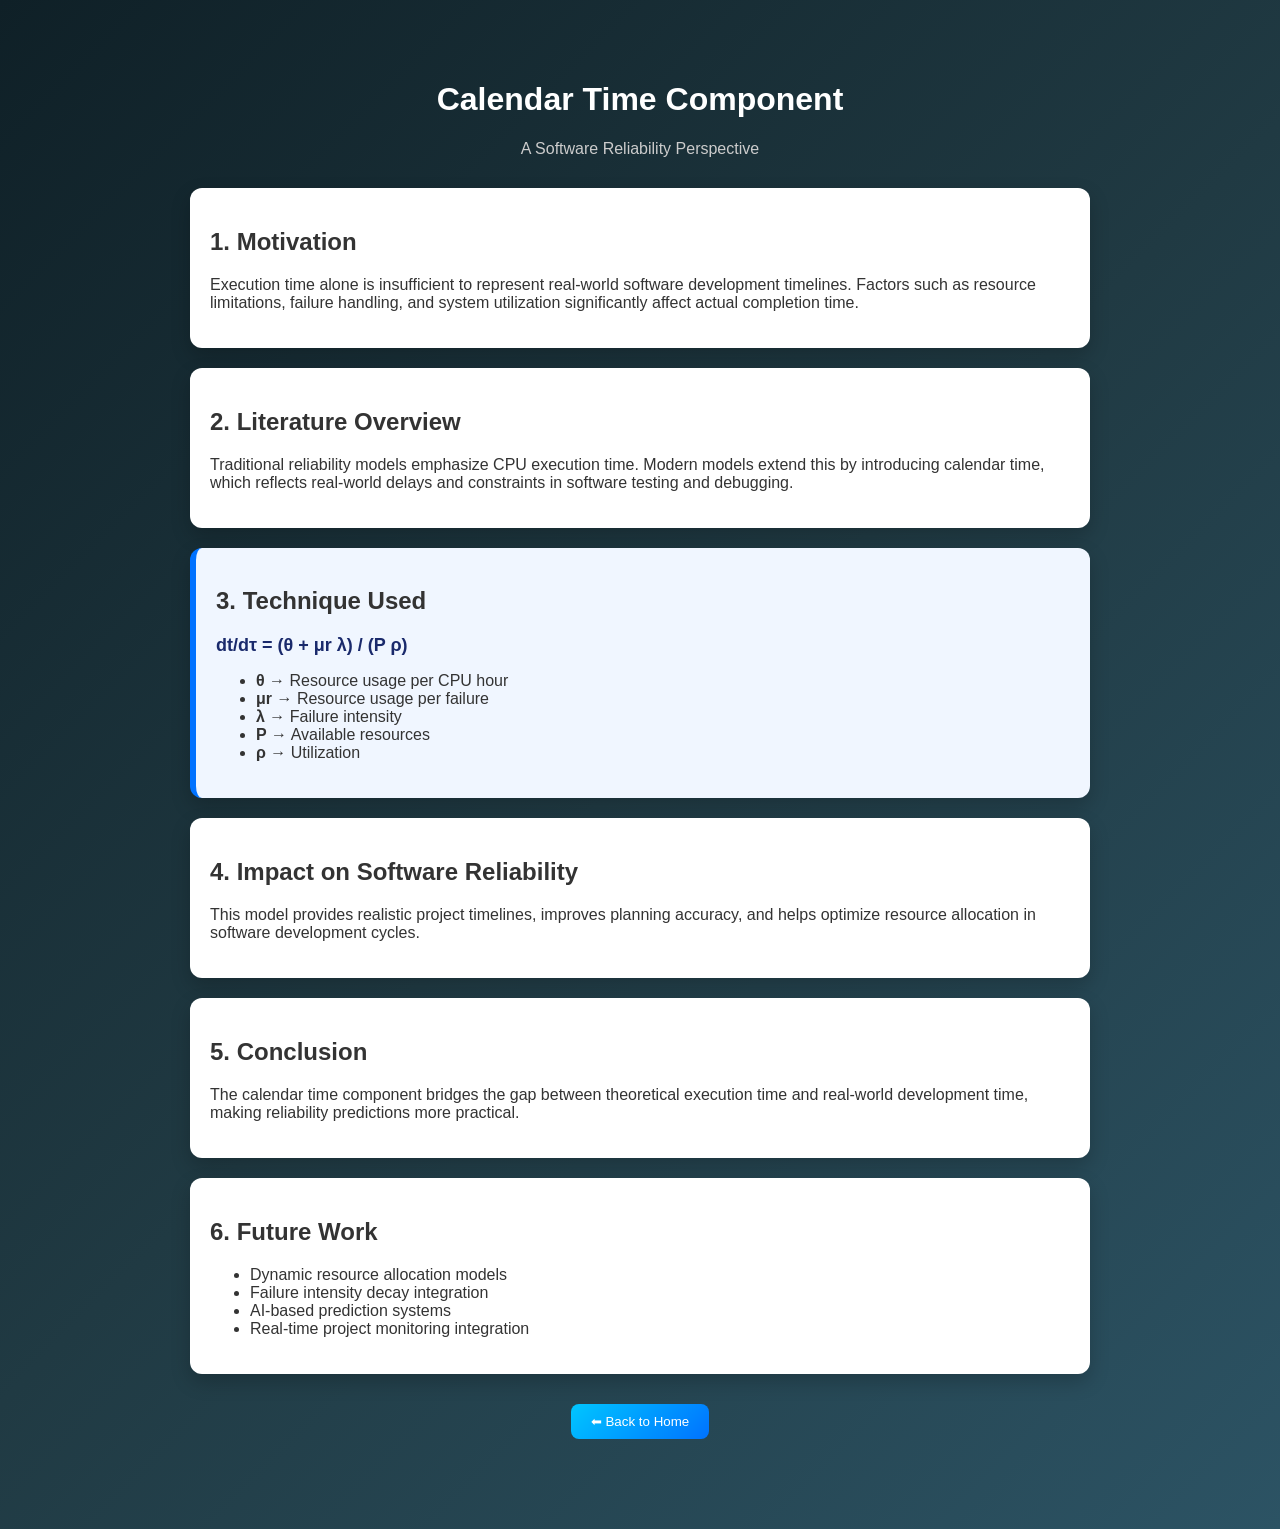
==== about.html @ 702e8bbd "Initial commit - calendar time simulation" ====
<!DOCTYPE html>
<html lang="en">
<head>
    <meta charset="UTF-8">
    <title>About Calendar Time Component</title>
    <link rel="stylesheet" href="about.css">
</head>
<body>

<div class="container">

    <h1 class="title">Calendar Time Component</h1>
    <p class="subtitle">A Software Reliability Perspective</p>

    <!-- SECTION -->
    <div class="card">
        <h2>1. Motivation</h2>
        <p>
            Execution time alone is insufficient to represent real-world software
            development timelines. Factors such as resource limitations, failure handling,
            and system utilization significantly affect actual completion time.
        </p>
    </div>

    <!-- SECTION -->
    <div class="card">
        <h2>2. Literature Overview</h2>
        <p>
            Traditional reliability models emphasize CPU execution time. Modern models
            extend this by introducing calendar time, which reflects real-world delays
            and constraints in software testing and debugging.
        </p>
    </div>

    <!-- SECTION -->
    <div class="card highlight">
        <h2>3. Technique Used</h2>
        <p class="formula">dt/dτ = (θ + μr λ) / (P ρ)</p>

        <ul>
            <li><b>θ</b> → Resource usage per CPU hour</li>
            <li><b>μr</b> → Resource usage per failure</li>
            <li><b>λ</b> → Failure intensity</li>
            <li><b>P</b> → Available resources</li>
            <li><b>ρ</b> → Utilization</li>
        </ul>
    </div>

    <!-- SECTION -->
    <div class="card">
        <h2>4. Impact on Software Reliability</h2>
        <p>
            This model provides realistic project timelines, improves planning accuracy,
            and helps optimize resource allocation in software development cycles.
        </p>
    </div>

    <!-- SECTION -->
    <div class="card">
        <h2>5. Conclusion</h2>
        <p>
            The calendar time component bridges the gap between theoretical execution
            time and real-world development time, making reliability predictions more practical.
        </p>
    </div>

    <!-- SECTION -->
    <div class="card">
        <h2>6. Future Work</h2>
        <ul>
            <li>Dynamic resource allocation models</li>
            <li>Failure intensity decay integration</li>
            <li>AI-based prediction systems</li>
            <li>Real-time project monitoring integration</li>
        </ul>
    </div>

    <button onclick="goHome()">⬅ Back to Home</button>

</div>

<script>
    function goHome() {
        document.body.classList.add("fade-out");
        setTimeout(() => {
            window.location.href = "index.html";
        }, 400);
    }
</script>

</body>
</html>
---- about.css ----
/* Body */
body {
    margin: 0;
    font-family: 'Segoe UI', sans-serif;
    background: linear-gradient(135deg, #0f2027, #203a43, #2c5364);
    color: #333;
    animation: fadeIn 0.8s ease;
}

/* Container */
.container {
    width: 90%;
    max-width: 900px;
    margin: 40px auto;
    padding: 20px;
}

/* Title */
.title {
    text-align: center;
    color: white;
    font-size: 32px;
}

.subtitle {
    text-align: center;
    color: #ccc;
    margin-bottom: 30px;
}

/* Cards */
.card {
    background: white;
    padding: 20px;
    border-radius: 12px;
    margin-bottom: 20px;
    box-shadow: 0 8px 20px rgba(0,0,0,0.2);
    transform: translateY(20px);
    opacity: 0;
    animation: slideUp 0.6s forwards;
}

/* Delay animation for each card */
.card:nth-child(2) { animation-delay: 0.1s; }
.card:nth-child(3) { animation-delay: 0.2s; }
.card:nth-child(4) { animation-delay: 0.3s; }
.card:nth-child(5) { animation-delay: 0.4s; }
.card:nth-child(6) { animation-delay: 0.5s; }

/* Highlight card */
.highlight {
    border-left: 6px solid #0072ff;
    background: #f0f6ff;
}

/* Formula */
.formula {
    font-size: 18px;
    font-weight: bold;
    color: #1a2a6c;
    margin: 10px 0;
}

/* Button */
button {
    display: block;
    margin: 30px auto;
    padding: 10px 20px;
    border: none;
    border-radius: 8px;
    background: linear-gradient(135deg, #00c6ff, #0072ff);
    color: white;
    cursor: pointer;
}

/* Animations */
@keyframes slideUp {
    to {
        transform: translateY(0);
        opacity: 1;
    }
}

@keyframes fadeIn {
    from { opacity: 0; }
    to { opacity: 1; }
}

.fade-out {
    animation: fadeOut 0.4s forwards;
}

@keyframes fadeOut {
    to { opacity: 0; }
}
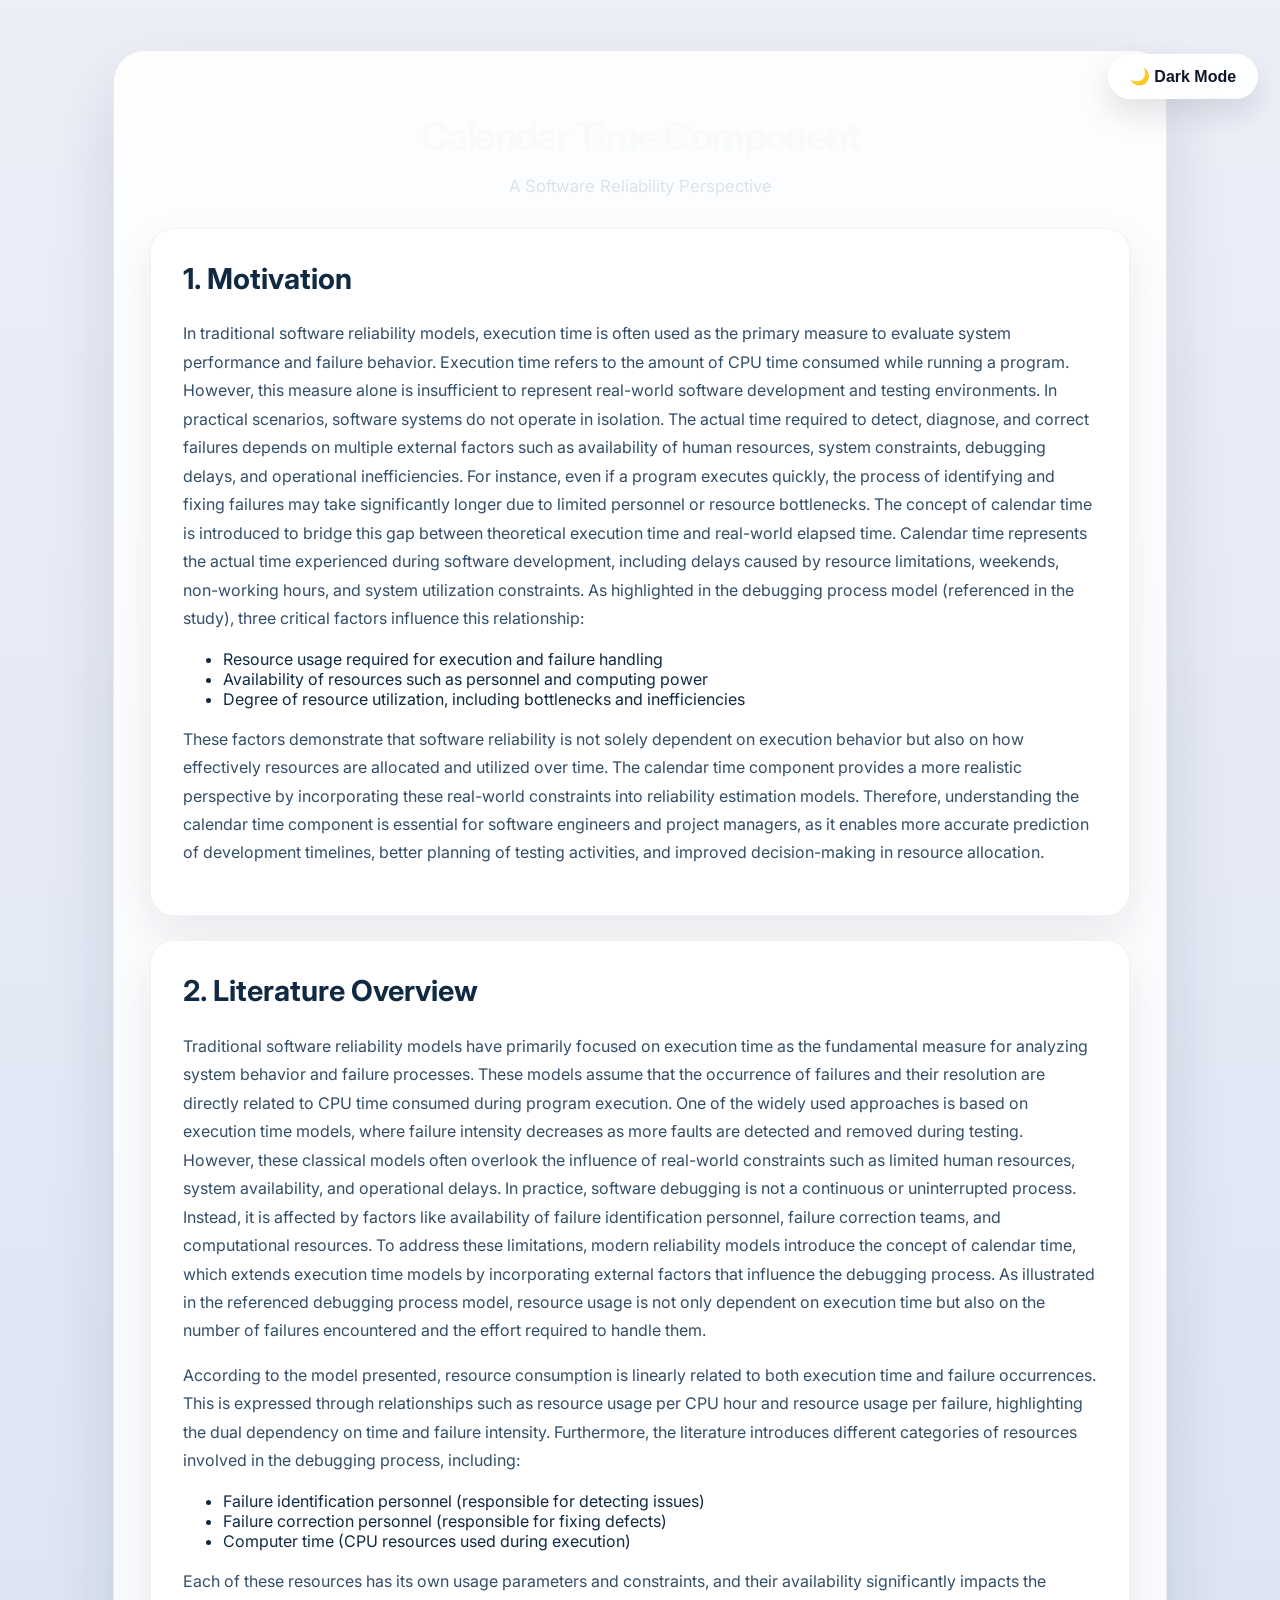
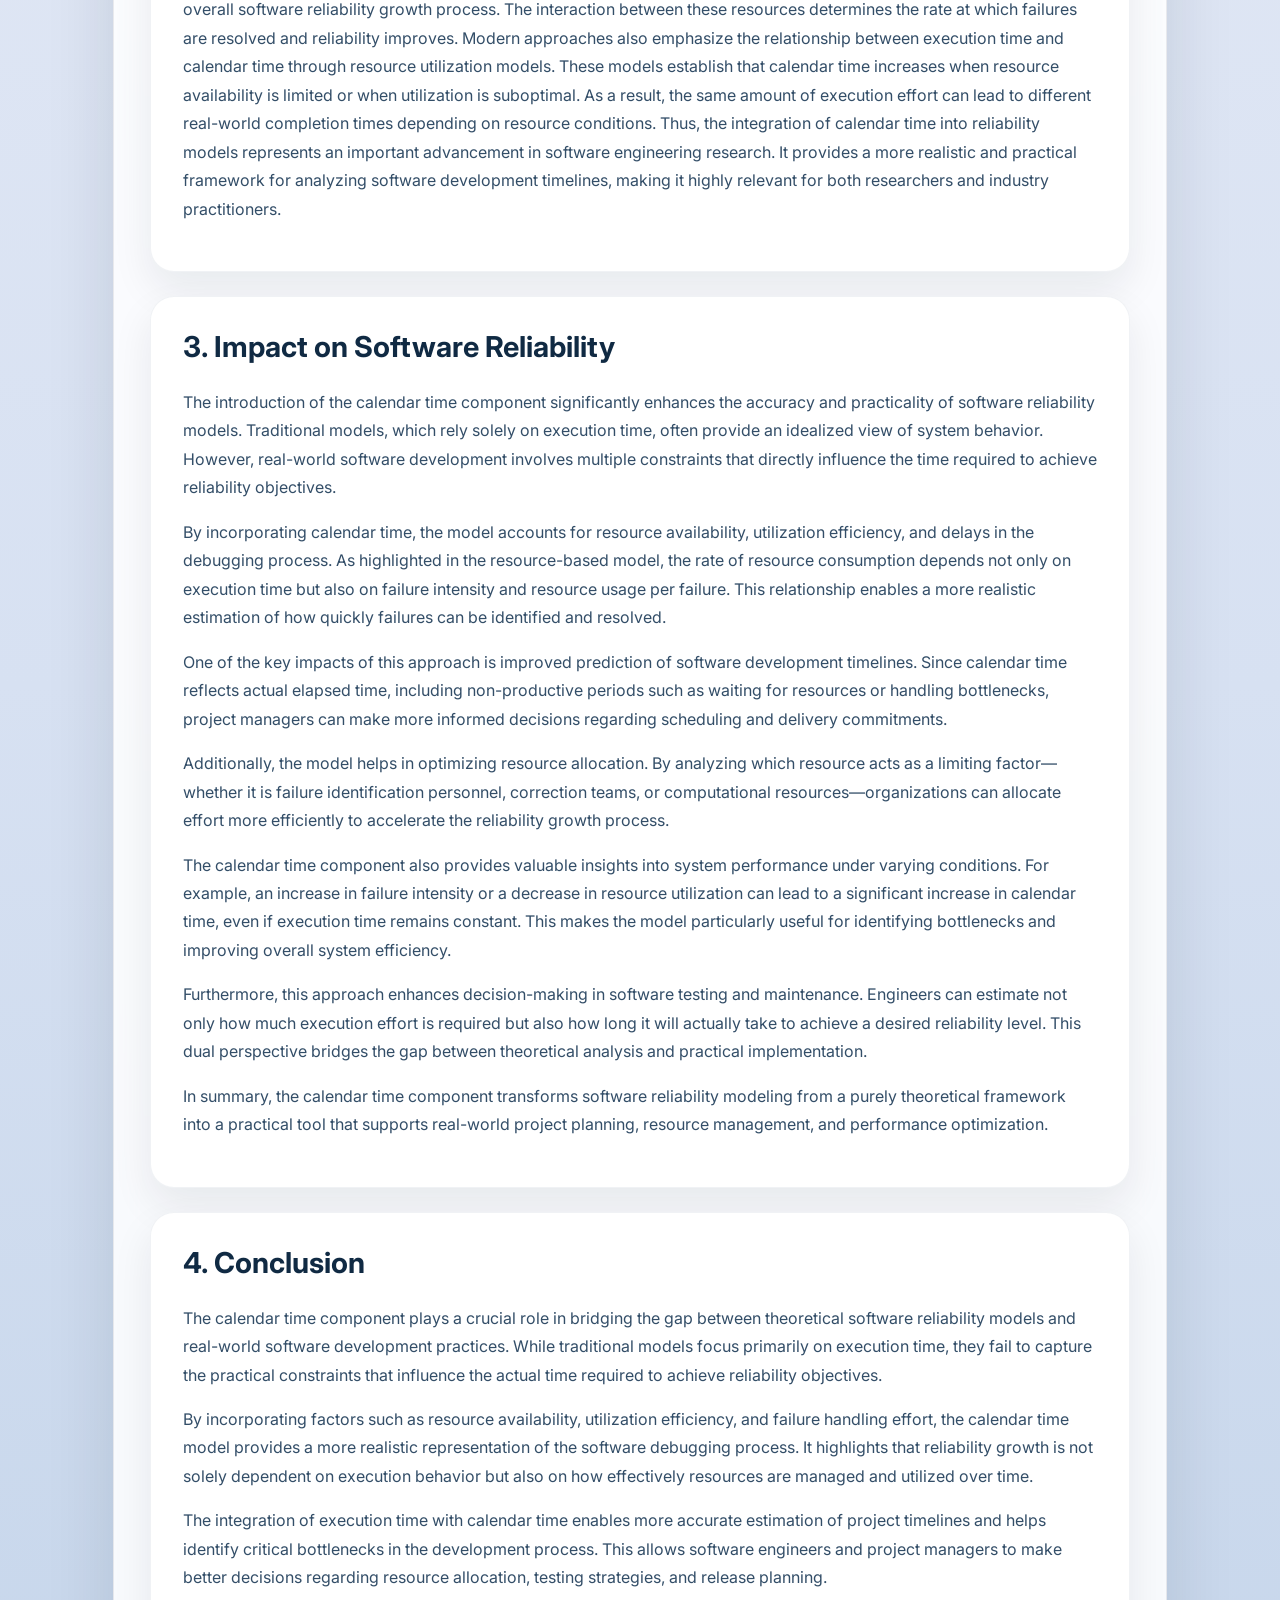
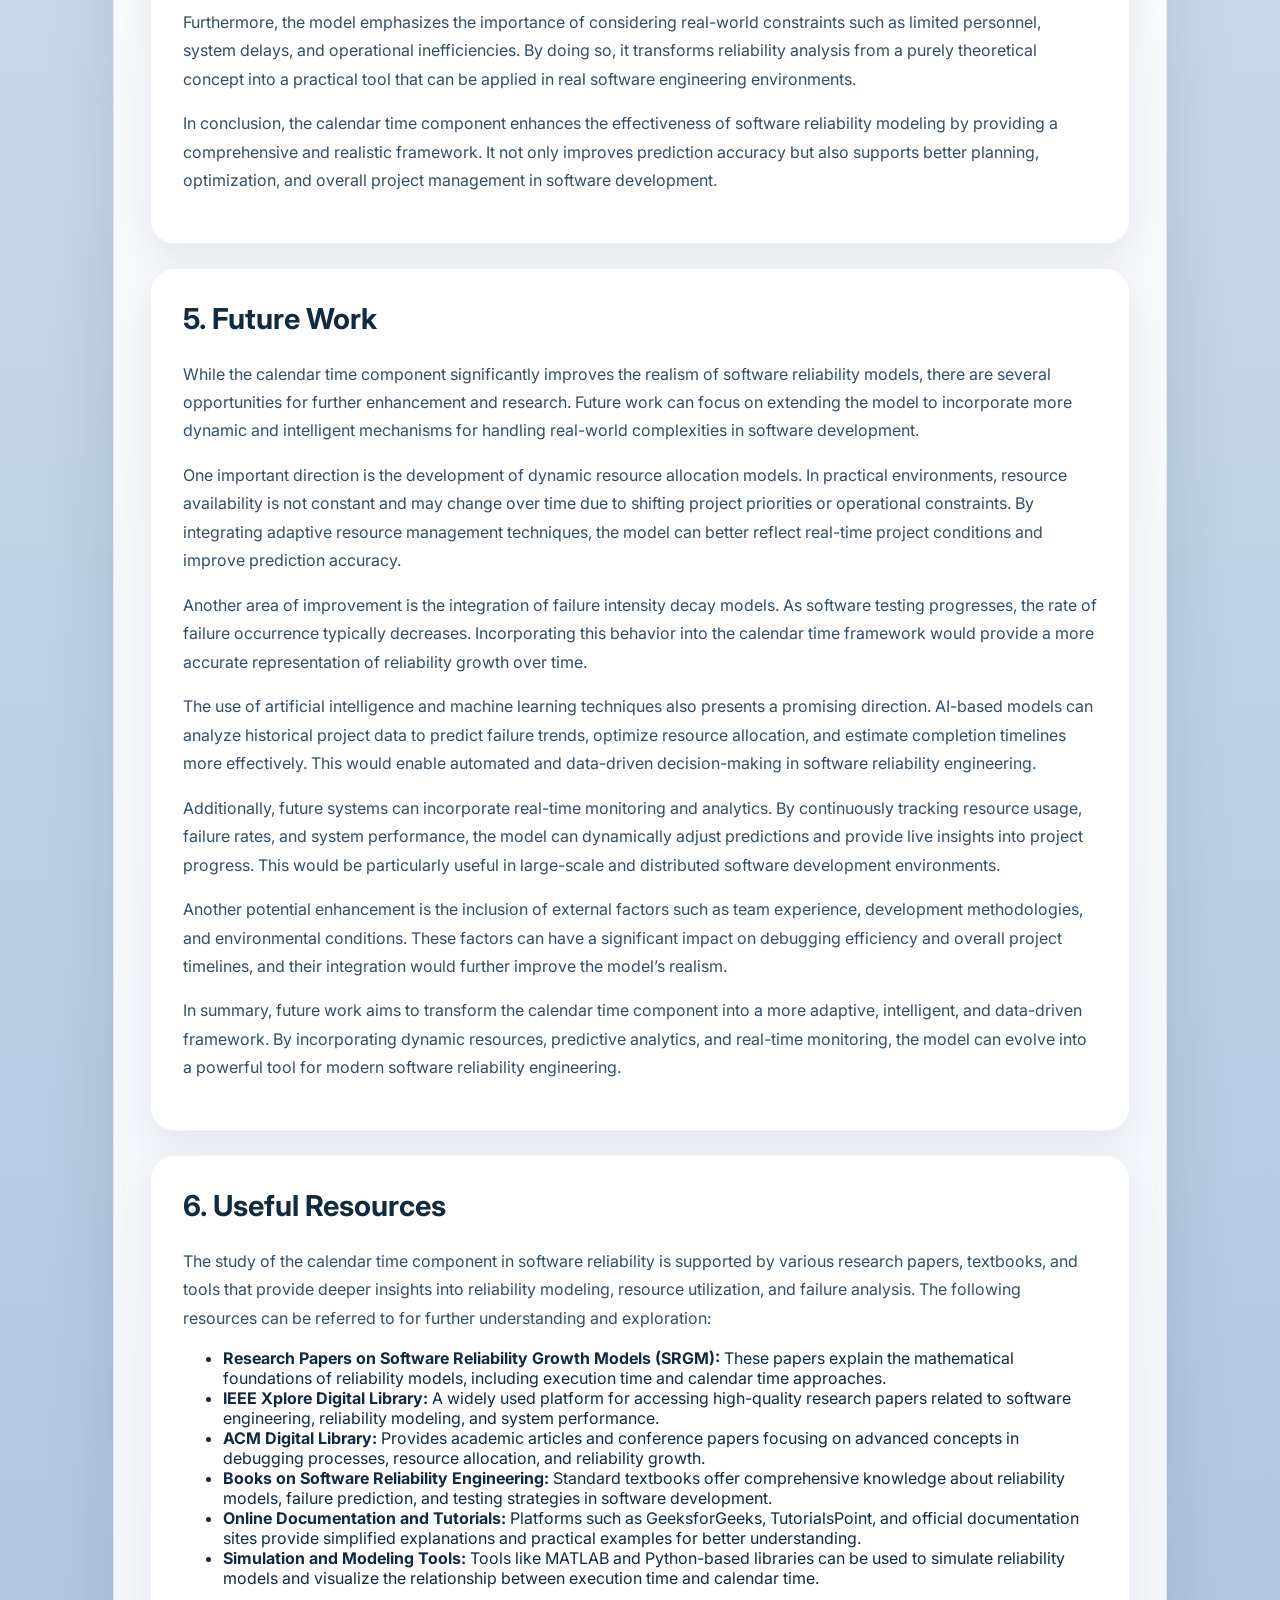
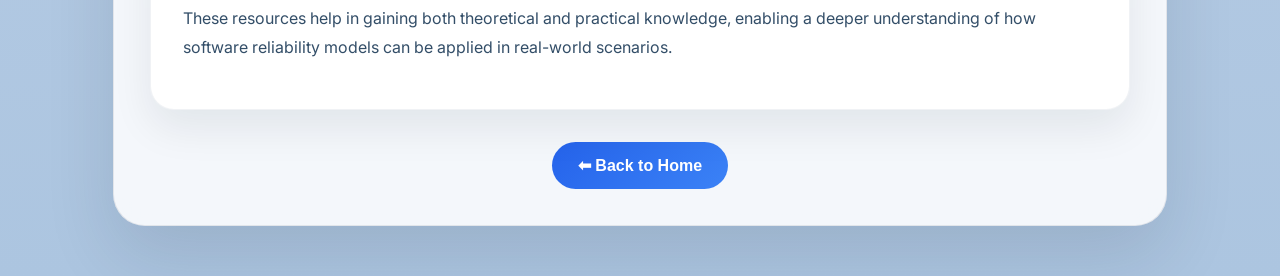
==== commit 14705b0f: "Updated project after fixing CSS and adding derivation + question pages" ====
--- a/about.html
+++ b/about.html
@@ -4,9 +4,13 @@
     <meta charset="UTF-8">
     <title>About Calendar Time Component</title>
     <link rel="stylesheet" href="about.css">
+    <script src="theme.js" defer></script>
 </head>
 <body>
 
+<div class="theme-switcher">
+    <button id="themeToggle" class="theme-toggle" onclick="toggleTheme()">🌙 Dark Mode</button>
+</div>
 <div class="container">
 
     <h1 class="title">Calendar Time Component</h1>
@@ -15,65 +19,322 @@
     <!-- SECTION -->
     <div class="card">
         <h2>1. Motivation</h2>
-        <p>
-            Execution time alone is insufficient to represent real-world software
-            development timelines. Factors such as resource limitations, failure handling,
-            and system utilization significantly affect actual completion time.
-        </p>
+       <p>
+    In traditional software reliability models, execution time is often used as the
+    primary measure to evaluate system performance and failure behavior. Execution
+    time refers to the amount of CPU time consumed while running a program.
+    However, this measure alone is insufficient to represent real-world software
+    development and testing environments.
+
+    In practical scenarios, software systems do not operate in isolation. The actual
+    time required to detect, diagnose, and correct failures depends on multiple
+    external factors such as availability of human resources, system constraints,
+    debugging delays, and operational inefficiencies. For instance, even if a program
+    executes quickly, the process of identifying and fixing failures may take
+    significantly longer due to limited personnel or resource bottlenecks.
+
+    The concept of calendar time is introduced to bridge this gap between theoretical
+    execution time and real-world elapsed time. Calendar time represents the actual
+    time experienced during software development, including delays caused by
+    resource limitations, weekends, non-working hours, and system utilization constraints.
+
+    As highlighted in the debugging process model (referenced in the study), three
+    critical factors influence this relationship:
+</p>
+
+<ul>
+    <li>Resource usage required for execution and failure handling</li>
+    <li>Availability of resources such as personnel and computing power</li>
+    <li>Degree of resource utilization, including bottlenecks and inefficiencies</li>
+</ul>
+
+<p>
+    These factors demonstrate that software reliability is not solely dependent on
+    execution behavior but also on how effectively resources are allocated and
+    utilized over time. The calendar time component provides a more realistic
+    perspective by incorporating these real-world constraints into reliability
+    estimation models.
+
+    Therefore, understanding the calendar time component is essential for software
+    engineers and project managers, as it enables more accurate prediction of
+    development timelines, better planning of testing activities, and improved
+    decision-making in resource allocation.
+</p>
     </div>
 
     <!-- SECTION -->
     <div class="card">
         <h2>2. Literature Overview</h2>
         <p>
-            Traditional reliability models emphasize CPU execution time. Modern models
-            extend this by introducing calendar time, which reflects real-world delays
-            and constraints in software testing and debugging.
-        </p>
-    </div>
-
-    <!-- SECTION -->
-    <div class="card highlight">
-        <h2>3. Technique Used</h2>
-        <p class="formula">dt/dτ = (θ + μr λ) / (P ρ)</p>
-
-        <ul>
-            <li><b>θ</b> → Resource usage per CPU hour</li>
-            <li><b>μr</b> → Resource usage per failure</li>
-            <li><b>λ</b> → Failure intensity</li>
-            <li><b>P</b> → Available resources</li>
-            <li><b>ρ</b> → Utilization</li>
-        </ul>
-    </div>
-
-    <!-- SECTION -->
-    <div class="card">
-        <h2>4. Impact on Software Reliability</h2>
+    Traditional software reliability models have primarily focused on execution time
+    as the fundamental measure for analyzing system behavior and failure processes.
+    These models assume that the occurrence of failures and their resolution are
+    directly related to CPU time consumed during program execution. One of the
+    widely used approaches is based on execution time models, where failure intensity
+    decreases as more faults are detected and removed during testing.
+
+    However, these classical models often overlook the influence of real-world
+    constraints such as limited human resources, system availability, and operational
+    delays. In practice, software debugging is not a continuous or uninterrupted
+    process. Instead, it is affected by factors like availability of failure
+    identification personnel, failure correction teams, and computational resources.
+
+    To address these limitations, modern reliability models introduce the concept
+    of calendar time, which extends execution time models by incorporating external
+    factors that influence the debugging process. As illustrated in the referenced
+    debugging process model, resource usage is not only dependent on execution time
+    but also on the number of failures encountered and the effort required to handle them.
+</p>
+
+<p>
+    According to the model presented, resource consumption is linearly related to both
+    execution time and failure occurrences. This is expressed through relationships
+    such as resource usage per CPU hour and resource usage per failure, highlighting
+    the dual dependency on time and failure intensity. 
+
+    Furthermore, the literature introduces different categories of resources involved
+    in the debugging process, including:
+</p>
+
+<ul>
+    <li>Failure identification personnel (responsible for detecting issues)</li>
+    <li>Failure correction personnel (responsible for fixing defects)</li>
+    <li>Computer time (CPU resources used during execution)</li>
+</ul>
+
+<p>
+    Each of these resources has its own usage parameters and constraints, and their
+    availability significantly impacts the overall software reliability growth process.
+    The interaction between these resources determines the rate at which failures are
+    resolved and reliability improves.
+
+    Modern approaches also emphasize the relationship between execution time and
+    calendar time through resource utilization models. These models establish that
+    calendar time increases when resource availability is limited or when utilization
+    is suboptimal. As a result, the same amount of execution effort can lead to
+    different real-world completion times depending on resource conditions.
+
+    Thus, the integration of calendar time into reliability models represents an
+    important advancement in software engineering research. It provides a more
+    realistic and practical framework for analyzing software development timelines,
+    making it highly relevant for both researchers and industry practitioners.
+</p>
+    </div>
+
+    <!-- SECTION -->
+    <div class="card">
+        <h2>3. Impact on Software Reliability</h2>
         <p>
-            This model provides realistic project timelines, improves planning accuracy,
-            and helps optimize resource allocation in software development cycles.
-        </p>
-    </div>
-
-    <!-- SECTION -->
-    <div class="card">
-        <h2>5. Conclusion</h2>
+    The introduction of the calendar time component significantly enhances the
+    accuracy and practicality of software reliability models. Traditional models,
+    which rely solely on execution time, often provide an idealized view of system
+    behavior. However, real-world software development involves multiple constraints
+    that directly influence the time required to achieve reliability objectives.
+</p>
+
+<p>
+    By incorporating calendar time, the model accounts for resource availability,
+    utilization efficiency, and delays in the debugging process. As highlighted in
+    the resource-based model, the rate of resource consumption depends not only on
+    execution time but also on failure intensity and resource usage per failure.
+    
+    This relationship enables a more realistic estimation of how quickly failures
+    can be identified and resolved.
+</p>
+
+<p>
+    One of the key impacts of this approach is improved prediction of software
+    development timelines. Since calendar time reflects actual elapsed time,
+    including non-productive periods such as waiting for resources or handling
+    bottlenecks, project managers can make more informed decisions regarding
+    scheduling and delivery commitments.
+</p>
+
+<p>
+    Additionally, the model helps in optimizing resource allocation. By analyzing
+    which resource acts as a limiting factor—whether it is failure identification
+    personnel, correction teams, or computational resources—organizations can
+    allocate effort more efficiently to accelerate the reliability growth process.
+</p>
+
+<p>
+    The calendar time component also provides valuable insights into system
+    performance under varying conditions. For example, an increase in failure
+    intensity or a decrease in resource utilization can lead to a significant
+    increase in calendar time, even if execution time remains constant. This makes
+    the model particularly useful for identifying bottlenecks and improving overall
+    system efficiency.
+</p>
+
+<p>
+    Furthermore, this approach enhances decision-making in software testing and
+    maintenance. Engineers can estimate not only how much execution effort is
+    required but also how long it will actually take to achieve a desired reliability
+    level. This dual perspective bridges the gap between theoretical analysis and
+    practical implementation.
+</p>
+
+<p>
+    In summary, the calendar time component transforms software reliability modeling
+    from a purely theoretical framework into a practical tool that supports real-world
+    project planning, resource management, and performance optimization.
+</p>
+    </div>
+
+    <!-- SECTION -->
+    <div class="card">
+        <h2>4. Conclusion</h2>
         <p>
-            The calendar time component bridges the gap between theoretical execution
-            time and real-world development time, making reliability predictions more practical.
-        </p>
-    </div>
-
-    <!-- SECTION -->
-    <div class="card">
-        <h2>6. Future Work</h2>
-        <ul>
-            <li>Dynamic resource allocation models</li>
-            <li>Failure intensity decay integration</li>
-            <li>AI-based prediction systems</li>
-            <li>Real-time project monitoring integration</li>
-        </ul>
-    </div>
+    The calendar time component plays a crucial role in bridging the gap between
+    theoretical software reliability models and real-world software development
+    practices. While traditional models focus primarily on execution time, they fail
+    to capture the practical constraints that influence the actual time required to
+    achieve reliability objectives.
+</p>
+
+<p>
+    By incorporating factors such as resource availability, utilization efficiency,
+    and failure handling effort, the calendar time model provides a more realistic
+    representation of the software debugging process. It highlights that reliability
+    growth is not solely dependent on execution behavior but also on how effectively
+    resources are managed and utilized over time.
+</p>
+
+<p>
+    The integration of execution time with calendar time enables more accurate
+    estimation of project timelines and helps identify critical bottlenecks in the
+    development process. This allows software engineers and project managers to make
+    better decisions regarding resource allocation, testing strategies, and release
+    planning.
+</p>
+
+<p>
+    Furthermore, the model emphasizes the importance of considering real-world
+    constraints such as limited personnel, system delays, and operational inefficiencies.
+    By doing so, it transforms reliability analysis from a purely theoretical concept
+    into a practical tool that can be applied in real software engineering environments.
+</p>
+
+<p>
+    In conclusion, the calendar time component enhances the effectiveness of software
+    reliability modeling by providing a comprehensive and realistic framework. It not
+    only improves prediction accuracy but also supports better planning, optimization,
+    and overall project management in software development.
+</p>
+    </div>
+
+    <!-- SECTION -->
+    <div class="card">
+        <h2>5. Future Work</h2>
+        <p>
+    While the calendar time component significantly improves the realism of software
+    reliability models, there are several opportunities for further enhancement and
+    research. Future work can focus on extending the model to incorporate more
+    dynamic and intelligent mechanisms for handling real-world complexities in
+    software development.
+</p>
+
+<p>
+    One important direction is the development of dynamic resource allocation models.
+    In practical environments, resource availability is not constant and may change
+    over time due to shifting project priorities or operational constraints. By
+    integrating adaptive resource management techniques, the model can better
+    reflect real-time project conditions and improve prediction accuracy.
+</p>
+
+<p>
+    Another area of improvement is the integration of failure intensity decay models.
+    As software testing progresses, the rate of failure occurrence typically decreases.
+    Incorporating this behavior into the calendar time framework would provide a more
+    accurate representation of reliability growth over time.
+</p>
+
+<p>
+    The use of artificial intelligence and machine learning techniques also presents
+    a promising direction. AI-based models can analyze historical project data to
+    predict failure trends, optimize resource allocation, and estimate completion
+    timelines more effectively. This would enable automated and data-driven decision-making
+    in software reliability engineering.
+</p>
+
+<p>
+    Additionally, future systems can incorporate real-time monitoring and analytics.
+    By continuously tracking resource usage, failure rates, and system performance,
+    the model can dynamically adjust predictions and provide live insights into
+    project progress. This would be particularly useful in large-scale and distributed
+    software development environments.
+</p>
+
+<p>
+    Another potential enhancement is the inclusion of external factors such as team
+    experience, development methodologies, and environmental conditions. These
+    factors can have a significant impact on debugging efficiency and overall project
+    timelines, and their integration would further improve the model’s realism.
+</p>
+
+<p>
+    In summary, future work aims to transform the calendar time component into a
+    more adaptive, intelligent, and data-driven framework. By incorporating dynamic
+    resources, predictive analytics, and real-time monitoring, the model can evolve
+    into a powerful tool for modern software reliability engineering.
+</p>
+    </div>
+    <div class="card">
+    <h2>6. Useful Resources</h2>
+
+    <p>
+        The study of the calendar time component in software reliability is supported
+        by various research papers, textbooks, and tools that provide deeper insights
+        into reliability modeling, resource utilization, and failure analysis.
+        The following resources can be referred to for further understanding and exploration:
+    </p>
+
+    <ul>
+        <li>
+            <b>Research Papers on Software Reliability Growth Models (SRGM):</b>
+            These papers explain the mathematical foundations of reliability models,
+            including execution time and calendar time approaches.
+        </li>
+
+        <li>
+            <b>IEEE Xplore Digital Library:</b>
+            A widely used platform for accessing high-quality research papers related
+            to software engineering, reliability modeling, and system performance.
+        </li>
+
+        <li>
+            <b>ACM Digital Library:</b>
+            Provides academic articles and conference papers focusing on advanced
+            concepts in debugging processes, resource allocation, and reliability growth.
+        </li>
+
+        <li>
+            <b>Books on Software Reliability Engineering:</b>
+            Standard textbooks offer comprehensive knowledge about reliability models,
+            failure prediction, and testing strategies in software development.
+        </li>
+
+        <li>
+            <b>Online Documentation and Tutorials:</b>
+            Platforms such as GeeksforGeeks, TutorialsPoint, and official documentation
+            sites provide simplified explanations and practical examples for better understanding.
+        </li>
+
+        <li>
+            <b>Simulation and Modeling Tools:</b>
+            Tools like MATLAB and Python-based libraries can be used to simulate
+            reliability models and visualize the relationship between execution time
+            and calendar time.
+        </li>
+    </ul>
+
+    <p>
+        These resources help in gaining both theoretical and practical knowledge,
+        enabling a deeper understanding of how software reliability models can be
+        applied in real-world scenarios.
+    </p>
+</div>
+
 
     <button onclick="goHome()">⬅ Back to Home</button>
 
--- a/about.css
+++ b/about.css
@@ -1,76 +1,206 @@
+@import url('https://fonts.googleapis.com/css2?family=Inter:wght@400;500;600;700;800&display=swap');
+
 /* Body */
 body {
     margin: 0;
-    font-family: 'Segoe UI', sans-serif;
-    background: linear-gradient(135deg, #0f2027, #203a43, #2c5364);
-    color: #333;
-    animation: fadeIn 0.8s ease;
+    font-family: 'Inter', 'Segoe UI', sans-serif;
+    background: linear-gradient(180deg, #edeff8 0%, #d7e1f2 45%, #acc5e0 100%);
+    color: #102a43;
+    min-height: 100vh;
+    transition: background 0.35s ease, color 0.35s ease;
+}
+
+body::selection {
+    background: rgba(37,99,235,0.18);
+    color: #102a43;
+}
+
+.theme-switcher {
+    position: fixed;
+    top: 22px;
+    right: 22px;
+    z-index: 1000;
+}
+
+.theme-toggle {
+    display: inline-flex;
+    align-items: center;
+    justify-content: center;
+    min-width: 150px;
+    padding: 12px 18px;
+    border-radius: 999px;
+    border: 1px solid rgba(255,255,255,0.86);
+    background: rgba(255,255,255,0.95);
+    color: #0f172a;
+    font-weight: 700;
+    box-shadow: 0 14px 30px rgba(15,23,42,0.12);
+    transition: transform 0.25s ease, box-shadow 0.25s ease, background 0.25s ease, color 0.25s ease;
+}
+
+.theme-toggle:hover {
+    transform: translateY(-1px);
+}
+
+body.dark-theme {
+    background: linear-gradient(180deg, #07121f 0%, #111f33 42%, #15263a 100%);
+    color: #e2e8f0;
+}
+
+body.dark-theme::selection {
+    background: rgba(96,165,250,0.28);
+    color: #e2e8f0;
+}
+
+body.dark-theme .theme-toggle {
+    background: rgba(15,23,42,0.96);
+    color: #e2e8f0;
+    border-color: rgba(148,163,184,0.22);
+}
+
+body.dark-theme .title,
+body.dark-theme .subtitle,
+body.dark-theme .card h2,
+body.dark-theme .formula,
+body.dark-theme th,
+body.dark-theme td,
+body.dark-theme p {
+    color: #e2e8f0;
+}
+
+body.dark-theme .container {
+    background: rgba(15,23,42,0.92);
+    border: 1px solid rgba(71,85,105,0.22);
+    box-shadow: 0 28px 65px rgba(0,0,0,0.28);
+}
+
+body.dark-theme .card {
+    background: rgba(15,23,42,0.88);
+    box-shadow: 0 16px 38px rgba(0,0,0,0.28);
+}
+
+body.dark-theme .highlight {
+    background: rgba(59,130,246,0.10);
+    border-left-color: #93c5fd;
+}
+
+body.dark-theme button {
+    background: linear-gradient(135deg, #1e3a8a, #2563eb);
+}
+
+body.dark-theme button:hover {
+    background: linear-gradient(135deg, #2563eb, #1d4ed8);
 }
 
 /* Container */
 .container {
-    width: 90%;
-    max-width: 900px;
-    margin: 40px auto;
-    padding: 20px;
+    width: min(96%, 980px);
+    margin: 50px auto;
+    padding: 36px;
+    background: rgba(255,255,255,0.86);
+    border: 1px solid rgba(15,23,42,0.08);
+    border-radius: 32px;
+    box-shadow: 0 30px 70px rgba(15,23,42,0.12);
+    backdrop-filter: blur(12px);
 }
 
 /* Title */
 .title {
     text-align: center;
-    color: white;
-    font-size: 32px;
+    color: #f8fafc;
+    font-size: clamp(2.4rem, 3vw, 3.6rem);
+    margin-bottom: 10px;
+    letter-spacing: -0.04em;
 }
 
 .subtitle {
     text-align: center;
-    color: #ccc;
-    margin-bottom: 30px;
+    color: #d9e2ec;
+    font-size: 1.05rem;
+    margin-bottom: 32px;
 }
 
 /* Cards */
 .card {
-    background: white;
-    padding: 20px;
-    border-radius: 12px;
-    margin-bottom: 20px;
-    box-shadow: 0 8px 20px rgba(0,0,0,0.2);
-    transform: translateY(20px);
+    background: #ffffff;
+    padding: 32px;
+    border-radius: 24px;
+    margin-bottom: 24px;
+    box-shadow: 0 18px 40px rgba(15,23,42,0.08);
+    border: 1px solid rgba(148,163,184,0.14);
+    transform: translateY(16px);
     opacity: 0;
     animation: slideUp 0.6s forwards;
 }
 
-/* Delay animation for each card */
-.card:nth-child(2) { animation-delay: 0.1s; }
-.card:nth-child(3) { animation-delay: 0.2s; }
-.card:nth-child(4) { animation-delay: 0.3s; }
-.card:nth-child(5) { animation-delay: 0.4s; }
-.card:nth-child(6) { animation-delay: 0.5s; }
+.card:nth-of-type(2) { animation-delay: 0.08s; }
+.card:nth-of-type(3) { animation-delay: 0.16s; }
+.card:nth-of-type(4) { animation-delay: 0.24s; }
+.card:nth-of-type(5) { animation-delay: 0.32s; }
+
+.card h2 {
+    margin-top: 0;
+    color: #102a43;
+    font-size: 1.8rem;
+}
+
+.card p {
+    font-size: 1rem;
+    line-height: 1.78;
+    color: #334e68;
+}
 
 /* Highlight card */
 .highlight {
-    border-left: 6px solid #0072ff;
-    background: #f0f6ff;
+    border-left: 6px solid #2563eb;
+    background: linear-gradient(180deg, rgba(59,130,246,0.12), rgba(255,255,255,0.95));
 }
 
 /* Formula */
 .formula {
-    font-size: 18px;
-    font-weight: bold;
-    color: #1a2a6c;
-    margin: 10px 0;
+    font-size: 1rem;
+    font-weight: 700;
+    color: #1d4ed8;
+    margin: 18px 0;
 }
 
 /* Button */
 button {
     display: block;
-    margin: 30px auto;
-    padding: 10px 20px;
+    margin: 32px auto 0;
+    padding: 14px 26px;
     border: none;
-    border-radius: 8px;
-    background: linear-gradient(135deg, #00c6ff, #0072ff);
+    border-radius: 999px;
+    background: linear-gradient(135deg, #2563eb, #3b82f6);
     color: white;
+    font-size: 1rem;
+    font-weight: 700;
     cursor: pointer;
+    transition: transform 0.25s ease, box-shadow 0.25s ease, background 0.25s ease;
+}
+
+button:hover {
+    transform: translateY(-1px);
+    box-shadow: 0 18px 40px rgba(59,130,246,0.24);
+}
+
+/* Table */
+table {
+    width: 100%;
+    border-collapse: collapse;
+    margin-top: 22px;
+    font-size: 0.98rem;
+}
+
+th,
+td {
+    border: 1px solid rgba(148,163,184,0.30);
+    padding: 16px 14px;
+    text-align: center;
+}
+
+th {
+    background: rgba(59,130,246,0.14);
+    color: #1e3a8a;
 }
 
 /* Animations */
@@ -92,4 +222,39 @@
 
 @keyframes fadeOut {
     to { opacity: 0; }
-}+}
+
+@media (max-width: 800px) {
+    .container {
+        padding: 26px 20px;
+        margin: 30px auto;
+    }
+
+    .theme-switcher {
+        position: static;
+        margin: 0 auto 18px;
+        text-align: center;
+    }
+
+    .theme-toggle {
+        width: min(100%, 260px);
+    }
+
+    .card {
+        padding: 24px;
+    }
+}
+
+@media (max-width: 520px) {
+    .container {
+        padding: 20px 16px;
+    }
+
+    .title {
+        font-size: 2.2rem;
+    }
+
+    .card {
+        padding: 20px;
+    }
+}
